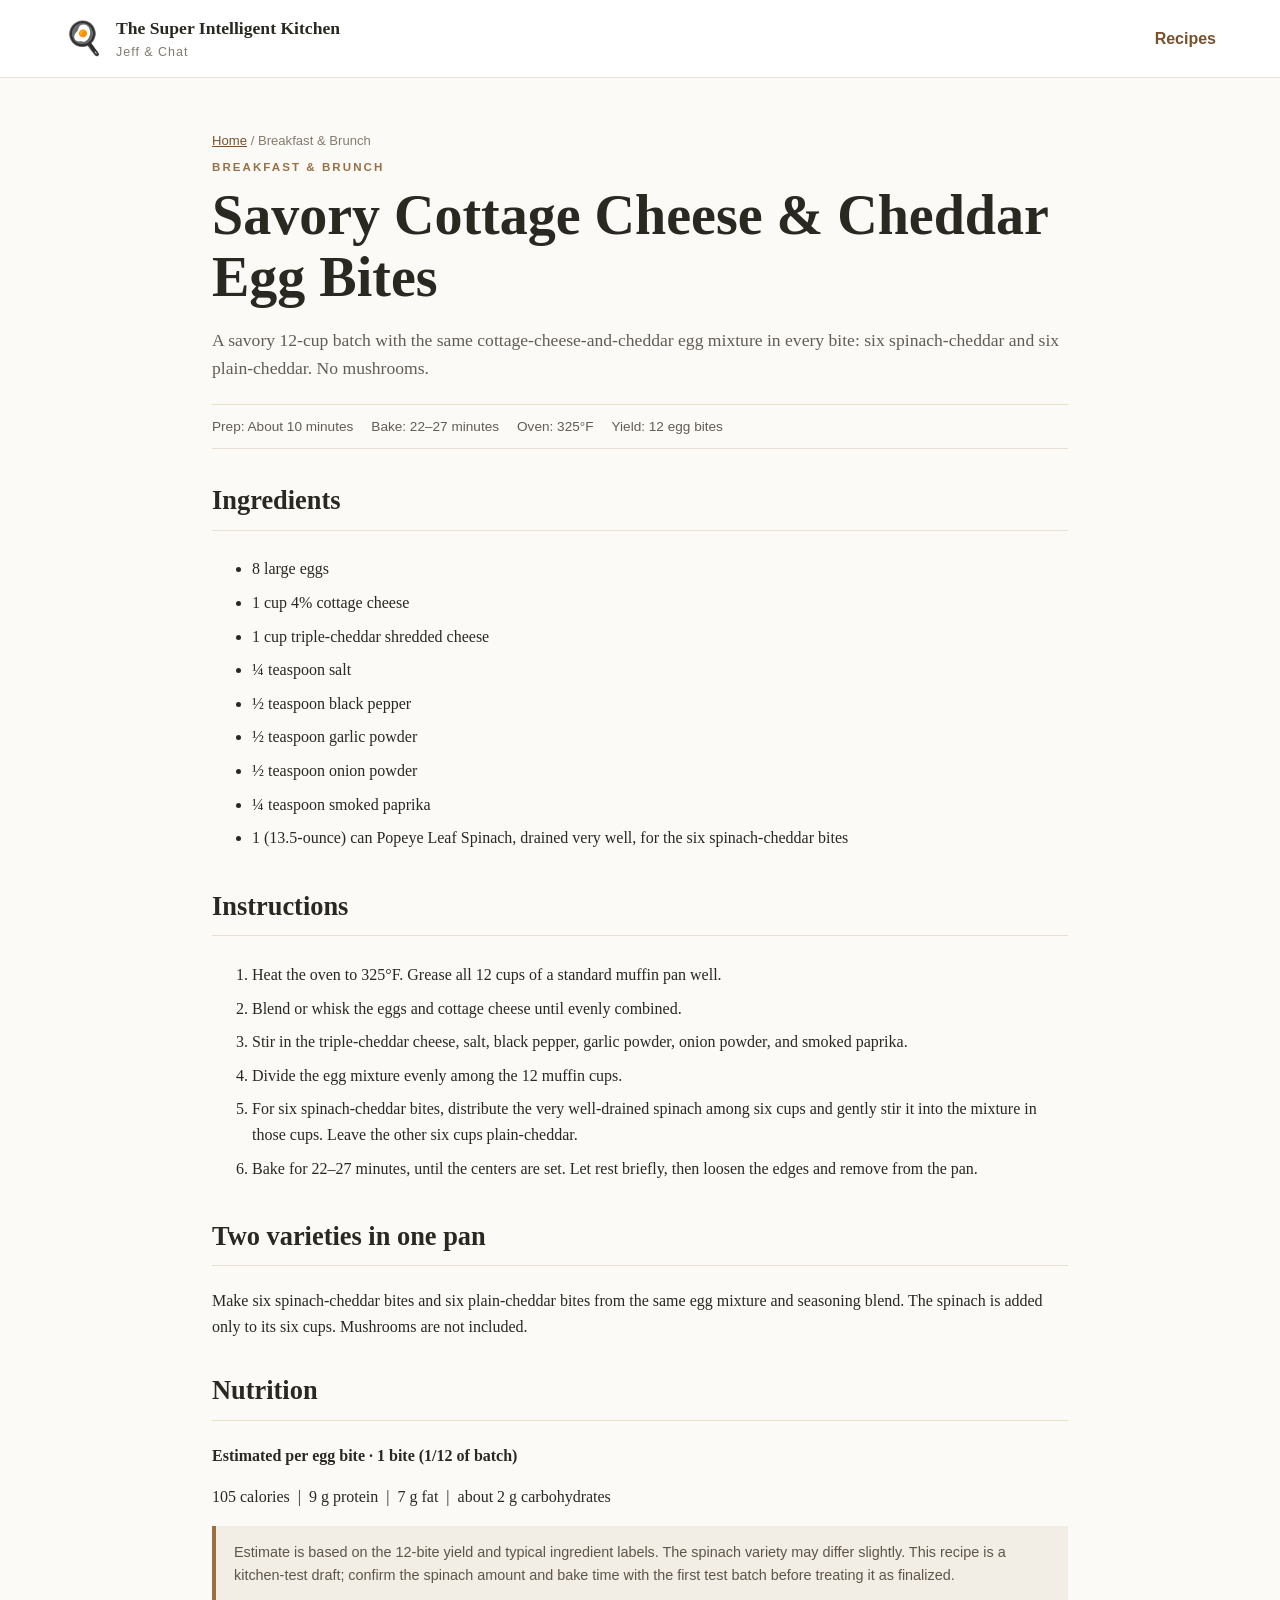
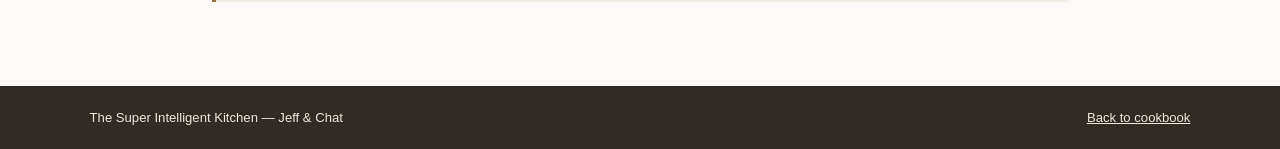
==== recipes/savory-cottage-cheese-cheddar-egg-bites.html @ 440930f0 "Add files via upload" ====
<!doctype html>
<html lang="en">
<head>
<meta charset="utf-8"><meta name="viewport" content="width=device-width, initial-scale=1">
<title>Savory Cottage Cheese &amp; Cheddar Egg Bites | The Super Intelligent Kitchen</title>
<meta name="description" content="Savory baked cottage cheese and cheddar egg bites, with six spinach-cheddar bites and six plain-cheddar bites.">
<link rel="stylesheet" href="../styles.css">
<script type="application/ld+json">
{
 "@context":"https://schema.org/","@type":"Recipe",
 "name":"Savory Cottage Cheese & Cheddar Egg Bites",
 "description":"A 12-cup batch of savory cottage cheese and cheddar egg bites: six spinach-cheddar and six plain-cheddar.",
 "recipeCategory":"Breakfast & Brunch",
 "recipeCuisine":"American",
 "recipeYield":"12 egg bites",
 "cookTime":"PT27M",
 "recipeIngredient":[
  "8 large eggs",
  "1 cup 4% cottage cheese",
  "1 cup triple-cheddar shredded cheese",
  "1/4 teaspoon salt",
  "1/2 teaspoon black pepper",
  "1/2 teaspoon garlic powder",
  "1/2 teaspoon onion powder",
  "1/4 teaspoon smoked paprika",
  "1 (13.5-ounce) can Popeye Leaf Spinach, drained very well, for the six spinach-cheddar bites"
 ],
 "recipeInstructions":[
  {"@type":"HowToStep","text":"Heat the oven to 325°F. Prepare a 12-cup muffin pan by greasing the cups well."},
  {"@type":"HowToStep","text":"Blend or whisk the eggs and cottage cheese until evenly combined."},
  {"@type":"HowToStep","text":"Stir in the triple-cheddar cheese, salt, black pepper, garlic powder, onion powder, and smoked paprika."},
  {"@type":"HowToStep","text":"Divide the egg mixture evenly among the 12 muffin cups."},
  {"@type":"HowToStep","text":"For six spinach-cheddar bites, distribute the very well-drained Popeye Leaf Spinach among six cups and gently fold it into the egg mixture in those cups. Leave the other six cups plain-cheddar."},
  {"@type":"HowToStep","text":"Bake at 325°F for 22 to 27 minutes, until the centers are set. Let the egg bites rest briefly before removing them from the pan."}
 ],
 "nutrition":{"@type":"NutritionInformation","calories":"105 calories","proteinContent":"9 g","fatContent":"7 g","carbohydrateContent":"2 g"}
}
</script>
</head>
<body>
<header class="site-header"><a class="brand" href="../index.html"><span class="brand-mark">🍳</span><span>The Super Intelligent Kitchen<small>Jeff &amp; Chat</small></span></a><nav><a href="../index.html#recipes">Recipes</a></nav></header>
<main class="recipe-wrap">
<p class="breadcrumbs"><a href="../index.html">Home</a> / Breakfast &amp; Brunch</p>
<p class="eyebrow">BREAKFAST &amp; BRUNCH</p>
<h1>Savory Cottage Cheese &amp; Cheddar Egg Bites</h1>
<p class="recipe-intro">A savory 12-cup batch with the same cottage-cheese-and-cheddar egg mixture in every bite: six spinach-cheddar and six plain-cheddar. No mushrooms.</p>
<div class="recipe-meta"><span>Prep: About 10 minutes</span><span>Bake: 22–27 minutes</span><span>Oven: 325°F</span><span>Yield: 12 egg bites</span></div>
<section class="recipe-section"><h2>Ingredients</h2><ul>
<li>8 large eggs</li><li>1 cup 4% cottage cheese</li><li>1 cup triple-cheddar shredded cheese</li>
<li>¼ teaspoon salt</li><li>½ teaspoon black pepper</li><li>½ teaspoon garlic powder</li><li>½ teaspoon onion powder</li><li>¼ teaspoon smoked paprika</li>
<li>1 (13.5-ounce) can Popeye Leaf Spinach, drained very well, for the six spinach-cheddar bites</li>
</ul></section>
<section class="recipe-section"><h2>Instructions</h2><ol>
<li>Heat the oven to 325°F. Grease all 12 cups of a standard muffin pan well.</li>
<li>Blend or whisk the eggs and cottage cheese until evenly combined.</li>
<li>Stir in the triple-cheddar cheese, salt, black pepper, garlic powder, onion powder, and smoked paprika.</li>
<li>Divide the egg mixture evenly among the 12 muffin cups.</li>
<li>For six spinach-cheddar bites, distribute the very well-drained spinach among six cups and gently stir it into the mixture in those cups. Leave the other six cups plain-cheddar.</li>
<li>Bake for 22–27 minutes, until the centers are set. Let rest briefly, then loosen the edges and remove from the pan.</li>
</ol></section>
<section class="recipe-section"><h2>Two varieties in one pan</h2><p>Make six spinach-cheddar bites and six plain-cheddar bites from the same egg mixture and seasoning blend. The spinach is added only to its six cups. Mushrooms are not included.</p></section>
<section class="recipe-section"><h2>Nutrition</h2><p><strong>Estimated per egg bite · 1 bite (1/12 of batch)</strong></p><p>105 calories &nbsp;|&nbsp; 9 g protein &nbsp;|&nbsp; 7 g fat &nbsp;|&nbsp; about 2 g carbohydrates</p><p class="recipe-note">Estimate is based on the 12-bite yield and typical ingredient labels. The spinach variety may differ slightly. This recipe is a kitchen-test draft; confirm the spinach amount and bake time with the first test batch before treating it as finalized.</p></section>
</main>
<footer><span>The Super Intelligent Kitchen — Jeff &amp; Chat</span><a href="../index.html" style="color:#eee8dc">Back to cookbook</a></footer>
</body></html>
---- styles.css ----
*{box-sizing:border-box}html{scroll-behavior:smooth}body{margin:0;background:#fbfaf7;color:#292821;font-family:Georgia,"Times New Roman",serif;line-height:1.6}.site-header{height:auto;min-height:78px;padding:14px max(5vw,22px);display:flex;align-items:center;justify-content:space-between;border-bottom:1px solid #e8e3d9;background:#fff}.brand{display:flex;gap:12px;align-items:center;color:inherit;text-decoration:none;font-weight:bold;font-size:1.1rem;line-height:1.2}.brand small{display:block;font:normal .78rem Arial,sans-serif;color:#817a6d;letter-spacing:.08em;margin-top:5px}.brand-mark{font-size:2rem}.site-header nav{display:flex;gap:24px}.site-header nav a,.text-link{color:#79522d;text-decoration:none;font-family:Arial,sans-serif;font-weight:bold}.hero{padding:76px max(8vw,24px) 82px;background:linear-gradient(120deg,#f2eadb,#faf7f0);text-align:center}.hero h1{max-width:780px;margin:8px auto 16px;font-size:clamp(2.2rem,5vw,4rem);line-height:1.12}.hero p:not(.eyebrow){max-width:620px;margin:0 auto 26px;color:#615b50;font-size:1.12rem}.eyebrow{font:700 .72rem Arial,sans-serif;letter-spacing:.18em;color:#987044}.button{display:inline-block;padding:12px 22px;background:#76502e;color:white;text-decoration:none;border-radius:4px;font:700 .9rem Arial,sans-serif}.section{padding:58px max(7vw,22px)}.section-heading{display:flex;justify-content:space-between;align-items:end;margin-bottom:24px}.section h2{font-size:2.1rem;margin:0}.count{font:700 .76rem Arial,sans-serif;color:#8a7559}.category{display:inline-block;margin:8px 0 5px;padding:5px 9px;border-left:4px solid #987044;background:#f4eee4;color:#684522;font:700 1rem/1.25 Arial,sans-serif;letter-spacing:.025em}.cards{display:grid;grid-template-columns:repeat(auto-fit,minmax(250px,1fr));gap:20px}.card{background:white;border:1px solid #e9e3d8;border-radius:8px;padding:25px;box-shadow:0 5px 18px #3c2b1110}.card-icon{font-size:2rem}.card h3{font-size:1.45rem;line-height:1.2;margin:8px 0}.card h3 a{color:#30291f;text-decoration:none}.card p:not(.category){color:#625d54}.text-link{display:inline-block;margin-top:8px}.about{background:#f1eee7}.about p{max-width:760px}.note{font: .9rem/1.6 Arial,sans-serif;color:#716b60}footer{padding:24px max(7vw,22px);display:flex;justify-content:space-between;gap:16px;flex-wrap:wrap;background:#302b24;color:#eee8dc;font: .82rem Arial,sans-serif}.recipe-wrap{max-width:900px;margin:0 auto;padding:42px 22px 70px}.breadcrumbs{font: .82rem Arial,sans-serif;color:#867b6b}.breadcrumbs a{color:#79522d}.recipe-wrap h1{font-size:clamp(2.2rem,5vw,3.5rem);line-height:1.1;margin:12px 0}.recipe-intro{font-size:1.1rem;color:#625d54}.recipe-meta{display:flex;gap:18px;flex-wrap:wrap;margin:22px 0;padding:14px 0;border-block:1px solid #e7dfd2;font: .85rem Arial,sans-serif;color:#625d54}.recipe-section{margin-top:30px}.recipe-section h2{font-size:1.65rem;border-bottom:1px solid #e7dfd2;padding-bottom:8px}.recipe-section li{padding:4px 0}.recipe-note{background:#f3eee5;padding:15px 18px;border-left:4px solid #987044;font: .9rem/1.6 Arial,sans-serif;color:#5d5549}.nutrition-pending{color:#716b60;font-style:italic}@media(max-width:560px){.site-header{align-items:flex-start}.site-header nav{gap:12px;font-size:.85rem}.section-heading{align-items:flex-start;gap:8px;flex-direction:column}}

/* Jeff & Chat homepage artwork banner */
.homepage-artwork{width:100%;background:#211a13;overflow:hidden}
.homepage-artwork img{display:block;width:100%;height:auto;max-height:760px;object-fit:contain;margin:0 auto}
.homepage-intro{padding:44px max(7vw,22px) 24px;text-align:center;background:linear-gradient(120deg,#f2eadb,#faf7f0)}
.homepage-intro h1{max-width:900px;margin:8px auto 14px;font-size:clamp(2rem,4vw,3.3rem);line-height:1.12}
.homepage-intro p:not(.eyebrow){max-width:760px;margin:0 auto 18px;color:#615b50;font-size:1.08rem}
@media(max-width:560px){.homepage-artwork img{max-height:none}.homepage-intro{padding-top:30px}}
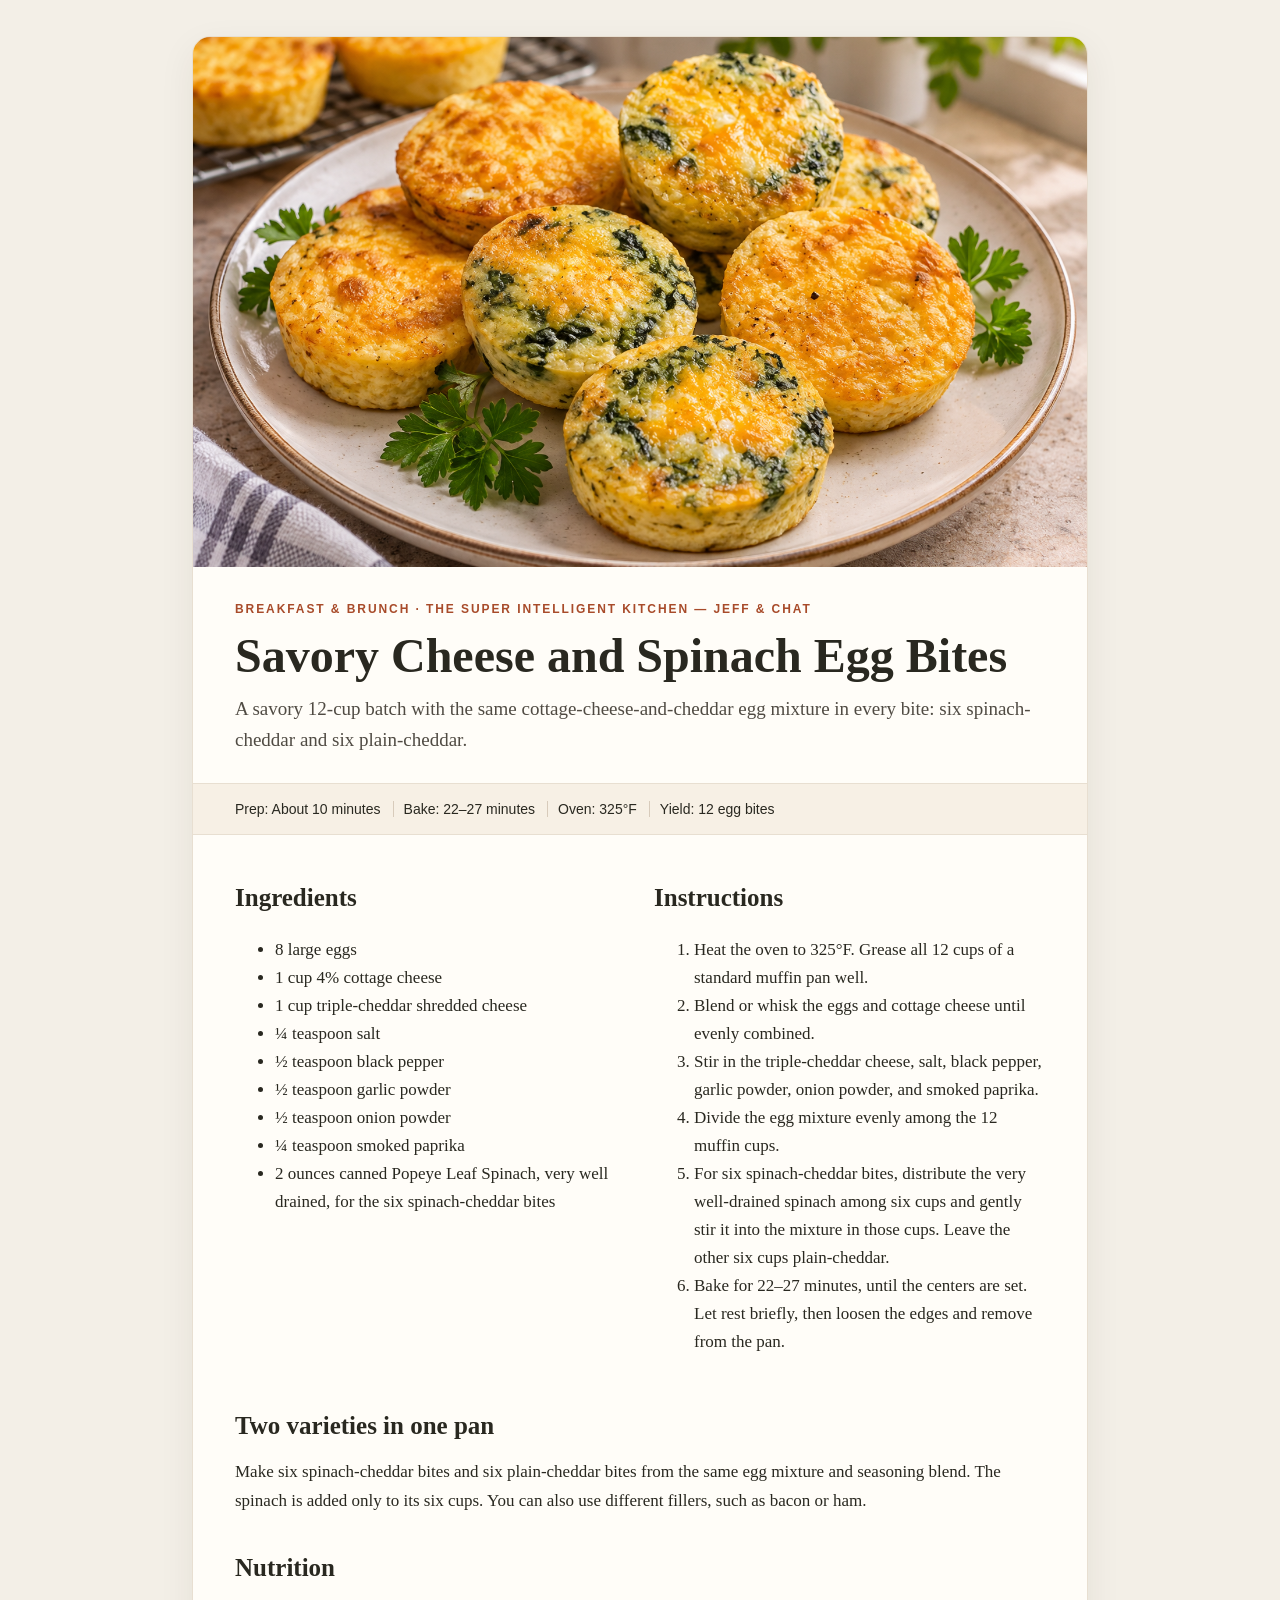
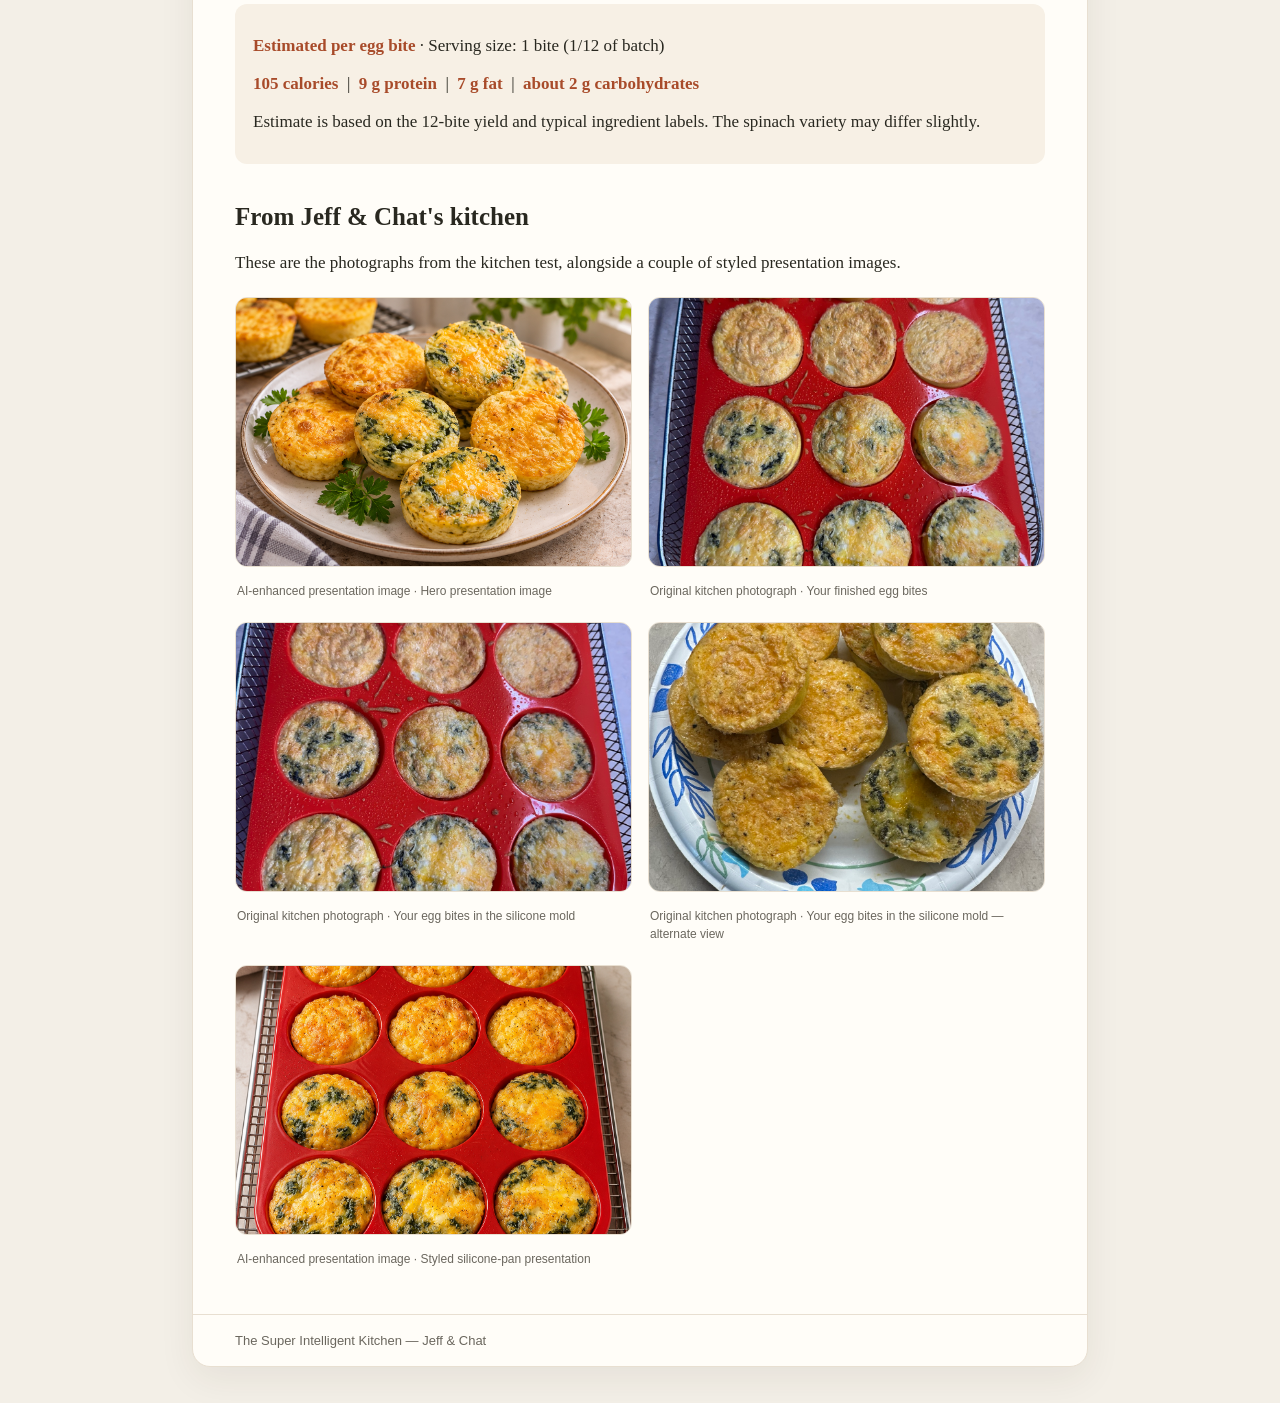
==== commit 1ed269f1: "Add files via upload Update Savory cheese and spinach egg bites recipe" ====
--- a/recipes/savory-cottage-cheese-cheddar-egg-bites.html
+++ b/recipes/savory-cottage-cheese-cheddar-egg-bites.html
@@ -1,65 +1,14 @@
-<!doctype html>
-<html lang="en">
-<head>
-<meta charset="utf-8"><meta name="viewport" content="width=device-width, initial-scale=1">
-<title>Savory Cottage Cheese &amp; Cheddar Egg Bites | The Super Intelligent Kitchen</title>
-<meta name="description" content="Savory baked cottage cheese and cheddar egg bites, with six spinach-cheddar bites and six plain-cheddar bites.">
-<link rel="stylesheet" href="../styles.css">
-<script type="application/ld+json">
-{
- "@context":"https://schema.org/","@type":"Recipe",
- "name":"Savory Cottage Cheese & Cheddar Egg Bites",
- "description":"A 12-cup batch of savory cottage cheese and cheddar egg bites: six spinach-cheddar and six plain-cheddar.",
- "recipeCategory":"Breakfast & Brunch",
- "recipeCuisine":"American",
- "recipeYield":"12 egg bites",
- "cookTime":"PT27M",
- "recipeIngredient":[
-  "8 large eggs",
-  "1 cup 4% cottage cheese",
-  "1 cup triple-cheddar shredded cheese",
-  "1/4 teaspoon salt",
-  "1/2 teaspoon black pepper",
-  "1/2 teaspoon garlic powder",
-  "1/2 teaspoon onion powder",
-  "1/4 teaspoon smoked paprika",
-  "1 (13.5-ounce) can Popeye Leaf Spinach, drained very well, for the six spinach-cheddar bites"
- ],
- "recipeInstructions":[
-  {"@type":"HowToStep","text":"Heat the oven to 325°F. Prepare a 12-cup muffin pan by greasing the cups well."},
-  {"@type":"HowToStep","text":"Blend or whisk the eggs and cottage cheese until evenly combined."},
-  {"@type":"HowToStep","text":"Stir in the triple-cheddar cheese, salt, black pepper, garlic powder, onion powder, and smoked paprika."},
-  {"@type":"HowToStep","text":"Divide the egg mixture evenly among the 12 muffin cups."},
-  {"@type":"HowToStep","text":"For six spinach-cheddar bites, distribute the very well-drained Popeye Leaf Spinach among six cups and gently fold it into the egg mixture in those cups. Leave the other six cups plain-cheddar."},
-  {"@type":"HowToStep","text":"Bake at 325°F for 22 to 27 minutes, until the centers are set. Let the egg bites rest briefly before removing them from the pan."}
- ],
- "nutrition":{"@type":"NutritionInformation","calories":"105 calories","proteinContent":"9 g","fatContent":"7 g","carbohydrateContent":"2 g"}
-}
-</script>
-</head>
-<body>
-<header class="site-header"><a class="brand" href="../index.html"><span class="brand-mark">🍳</span><span>The Super Intelligent Kitchen<small>Jeff &amp; Chat</small></span></a><nav><a href="../index.html#recipes">Recipes</a></nav></header>
-<main class="recipe-wrap">
-<p class="breadcrumbs"><a href="../index.html">Home</a> / Breakfast &amp; Brunch</p>
-<p class="eyebrow">BREAKFAST &amp; BRUNCH</p>
-<h1>Savory Cottage Cheese &amp; Cheddar Egg Bites</h1>
-<p class="recipe-intro">A savory 12-cup batch with the same cottage-cheese-and-cheddar egg mixture in every bite: six spinach-cheddar and six plain-cheddar. No mushrooms.</p>
-<div class="recipe-meta"><span>Prep: About 10 minutes</span><span>Bake: 22–27 minutes</span><span>Oven: 325°F</span><span>Yield: 12 egg bites</span></div>
-<section class="recipe-section"><h2>Ingredients</h2><ul>
-<li>8 large eggs</li><li>1 cup 4% cottage cheese</li><li>1 cup triple-cheddar shredded cheese</li>
-<li>¼ teaspoon salt</li><li>½ teaspoon black pepper</li><li>½ teaspoon garlic powder</li><li>½ teaspoon onion powder</li><li>¼ teaspoon smoked paprika</li>
-<li>1 (13.5-ounce) can Popeye Leaf Spinach, drained very well, for the six spinach-cheddar bites</li>
-</ul></section>
-<section class="recipe-section"><h2>Instructions</h2><ol>
-<li>Heat the oven to 325°F. Grease all 12 cups of a standard muffin pan well.</li>
-<li>Blend or whisk the eggs and cottage cheese until evenly combined.</li>
-<li>Stir in the triple-cheddar cheese, salt, black pepper, garlic powder, onion powder, and smoked paprika.</li>
-<li>Divide the egg mixture evenly among the 12 muffin cups.</li>
-<li>For six spinach-cheddar bites, distribute the very well-drained spinach among six cups and gently stir it into the mixture in those cups. Leave the other six cups plain-cheddar.</li>
-<li>Bake for 22–27 minutes, until the centers are set. Let rest briefly, then loosen the edges and remove from the pan.</li>
-</ol></section>
-<section class="recipe-section"><h2>Two varieties in one pan</h2><p>Make six spinach-cheddar bites and six plain-cheddar bites from the same egg mixture and seasoning blend. The spinach is added only to its six cups. Mushrooms are not included.</p></section>
-<section class="recipe-section"><h2>Nutrition</h2><p><strong>Estimated per egg bite · 1 bite (1/12 of batch)</strong></p><p>105 calories &nbsp;|&nbsp; 9 g protein &nbsp;|&nbsp; 7 g fat &nbsp;|&nbsp; about 2 g carbohydrates</p><p class="recipe-note">Estimate is based on the 12-bite yield and typical ingredient labels. The spinach variety may differ slightly. This recipe is a kitchen-test draft; confirm the spinach amount and bake time with the first test batch before treating it as finalized.</p></section>
-</main>
-<footer><span>The Super Intelligent Kitchen — Jeff &amp; Chat</span><a href="../index.html" style="color:#eee8dc">Back to cookbook</a></footer>
-</body></html>
+<!DOCTYPE html>
+<html lang="en"><head><meta charset="utf-8"/><meta content="width=device-width,initial-scale=1" name="viewport"/><title>Savory Cheese and Spinach Egg Bites | The Super Intelligent Kitchen</title>
+<style>
+:root{--ink:#292820;--muted:#6b675e;--accent:#a84b2a;--paper:#fffdf8;--line:#e8dfd1}*{box-sizing:border-box}body{margin:0;background:#f3efe7;color:var(--ink);font:17px/1.65 Georgia,serif}.page{max-width:940px;margin:36px auto;padding:0 22px}.card{background:var(--paper);border:1px solid var(--line);border-radius:18px;overflow:hidden;box-shadow:0 12px 36px #382b1712}.top{padding:34px 42px 18px}.eyebrow{font:700 12px/1.4 Arial,sans-serif;letter-spacing:.16em;text-transform:uppercase;color:var(--accent)}h1{font-size:clamp(32px,5vw,48px);line-height:1.1;margin:12px 0 10px}h2{font-size:25px;margin:32px 0 12px}p{margin:10px 0}.intro{font-size:19px;color:#504b43}.hero{width:100%;display:block;max-height:530px;object-fit:cover}.meta{display:flex;flex-wrap:wrap;gap:10px;padding:17px 42px;background:#f7f0e5;border-block:1px solid var(--line);font:14px Arial,sans-serif}.meta span{padding-right:12px;border-right:1px solid #d8cbbb}.meta span:last-child{border:0}.body{padding:10px 42px 40px}.columns{display:grid;grid-template-columns:1fr 1fr;gap:28px}.note{background:#f8f0e7;border-left:4px solid var(--accent);padding:14px 18px;margin:20px 0}.photos{display:grid;grid-template-columns:repeat(2,minmax(0,1fr));gap:16px;margin-top:20px}.photos figure{margin:0}.photos img{width:100%;height:270px;object-fit:cover;border-radius:12px;border:1px solid var(--line)}figcaption{font:12px/1.5 Arial,sans-serif;color:var(--muted);padding:6px 2px}.nutrition{background:#f7f0e5;border-radius:12px;padding:18px;margin-top:16px}.nutrition strong{color:var(--accent)}.footer{padding:18px 42px;border-top:1px solid var(--line);font:13px Arial,sans-serif;color:var(--muted)}@media(max-width:650px){.top,.body{padding-left:22px;padding-right:22px}.meta{padding:14px 22px}.columns,.photos{grid-template-columns:1fr}.photos img{height:auto}.footer{padding:18px 22px}}
+</style></head><body><main class="page"><article class="card">
+<img alt="Styled presentation of golden cheese and spinach egg bites" class="hero" src="[data-uri]